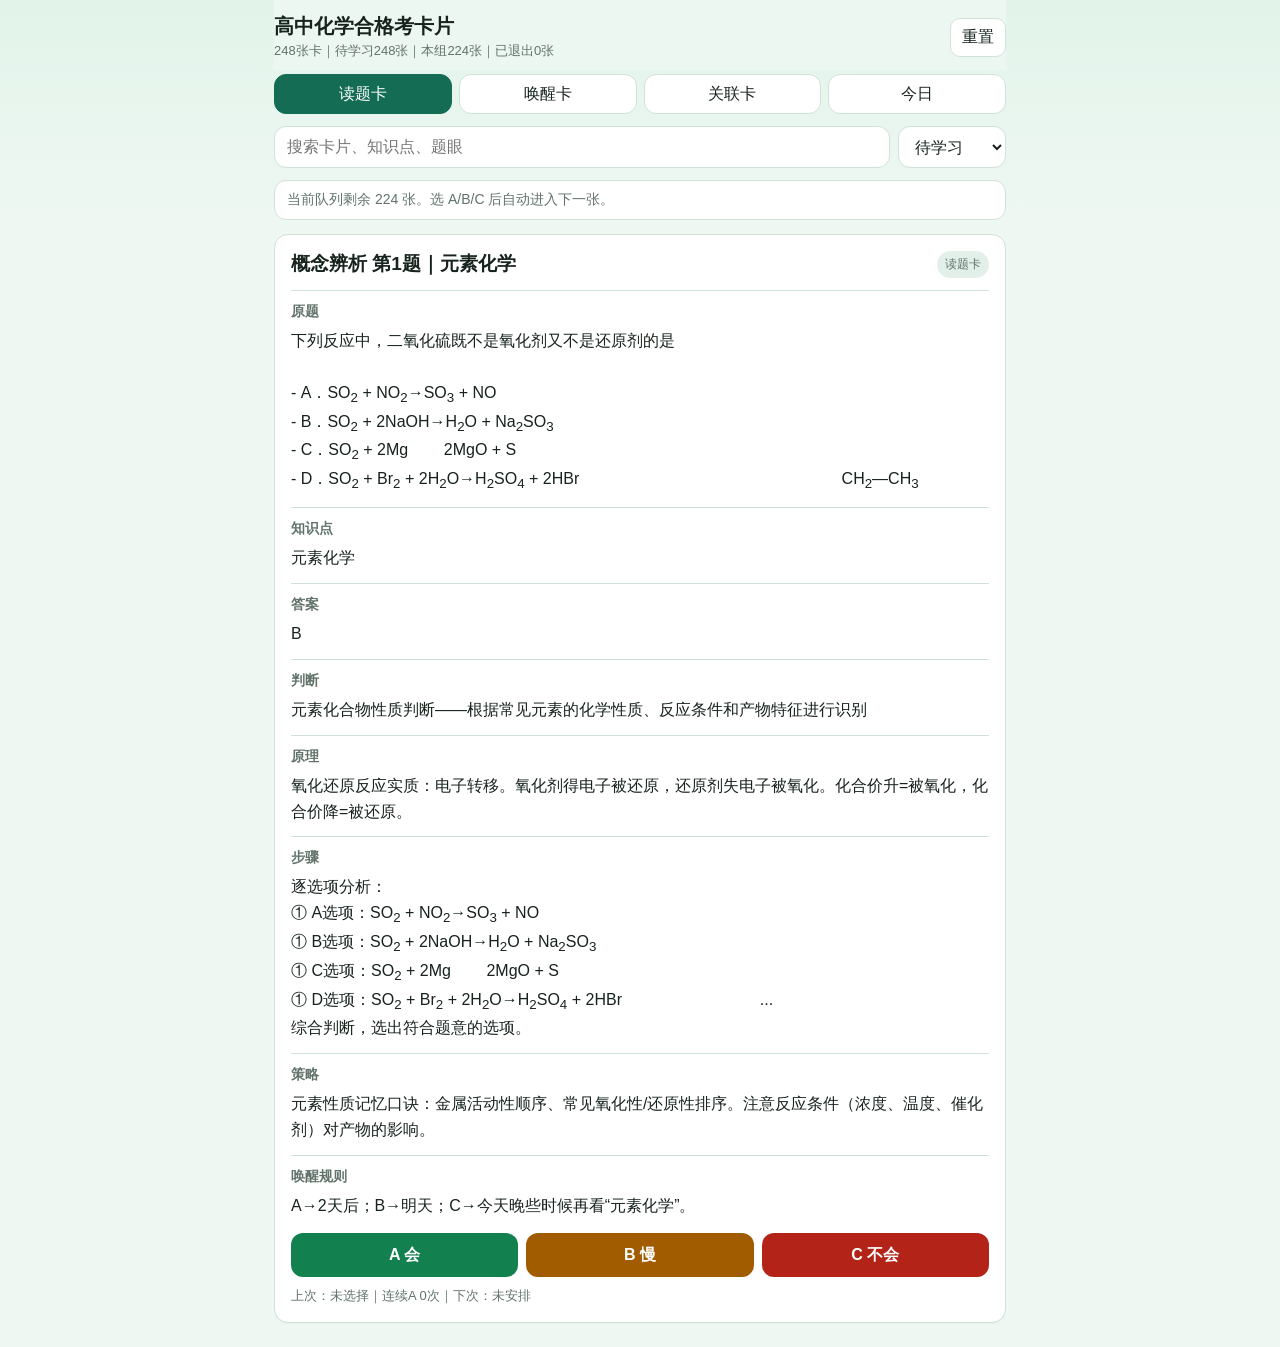
==== app/index.html @ 44d52e50 "Add files via upload Publish chemistry cards app" ====
<!doctype html>
<html lang="zh-CN">
  <head>
    <meta charset="utf-8" />
    <meta name="viewport" content="width=device-width, initial-scale=1, viewport-fit=cover" />
    <meta name="theme-color" content="#111111" />
    <meta name="apple-mobile-web-app-capable" content="yes" />
    <meta name="apple-mobile-web-app-title" content="化学卡片" />
    <meta name="apple-mobile-web-app-status-bar-style" content="default" />
    <title>高中化学合格考卡片</title>
    <link rel="manifest" href="./manifest.webmanifest" />
    <link rel="stylesheet" href="./styles.css?v=2026060702" />
  </head>
  <body>
    <div id="app">
      <header class="topbar">
        <div>
          <h1>高中化学合格考卡片</h1>
          <p id="summary">加载中...</p>
        </div>
        <button id="resetBtn" class="ghost" type="button">重置</button>
      </header>

      <nav class="tabs" aria-label="卡片组">
        <button class="tab active" data-group="读题卡" type="button">读题卡</button>
        <button class="tab" data-group="知识唤醒卡" type="button">唤醒卡</button>
        <button class="tab" data-group="知识关联卡" type="button">关联卡</button>
        <button class="tab" data-group="今日唤醒" type="button">今日</button>
      </nav>

      <main>
        <section class="toolbar">
          <input id="search" type="search" placeholder="搜索卡片、知识点、题眼" />
          <select id="filter">
            <option value="active">待学习</option>
            <option value="all">全部</option>
            <option value="due">到期</option>
            <option value="retired">已退出</option>
          </select>
        </section>

        <section id="cardList" class="card-list" aria-live="polite"></section>
      </main>
    </div>

    <script src="./data.js?v=2026060704"></script>
    <script src="./app.js?v=2026060704"></script>
  </body>
</html>
---- app/styles.css ----
:root {
  color-scheme: light;
  --bg: #eef7f2;
  --card: #ffffff;
  --ink: #17231d;
  --muted: #61736a;
  --line: #cfe2d8;
  --soft: #e2f0e9;
  --accent: #146c54;
  --good: #13804f;
  --warn: #a15c00;
  --bad: #b42318;
  font-family: -apple-system, BlinkMacSystemFont, "SF Pro Text", "PingFang SC", "Helvetica Neue", Arial, sans-serif;
}

* {
  box-sizing: border-box;
}

body {
  margin: 0;
  background:
    linear-gradient(180deg, #e2f4ea 0%, var(--bg) 220px),
    var(--bg);
  color: var(--ink);
}

#app {
  min-height: 100svh;
  padding: env(safe-area-inset-top) 14px env(safe-area-inset-bottom);
}

.topbar {
  position: sticky;
  top: 0;
  z-index: 10;
  display: flex;
  align-items: center;
  justify-content: space-between;
  gap: 12px;
  padding: 14px 0 10px;
  background: color-mix(in srgb, var(--bg) 92%, transparent);
  backdrop-filter: blur(14px);
}

h1 {
  margin: 0;
  font-size: 20px;
  line-height: 1.2;
}

#summary {
  margin: 4px 0 0;
  color: var(--muted);
  font-size: 13px;
}

button,
select,
input {
  font: inherit;
}

.ghost {
  border: 1px solid var(--line);
  border-radius: 10px;
  background: var(--card);
  padding: 8px 11px;
  color: var(--ink);
}

.tabs {
  display: grid;
  grid-template-columns: repeat(4, 1fr);
  gap: 7px;
  margin: 4px 0 12px;
}

.tab {
  min-height: 40px;
  border: 1px solid var(--line);
  border-radius: 12px;
  background: var(--card);
  color: var(--ink);
}

.tab.active {
  background: var(--accent);
  border-color: var(--accent);
  color: white;
}

.toolbar {
  display: grid;
  grid-template-columns: 1fr 108px;
  gap: 8px;
  margin-bottom: 12px;
}

.toolbar input,
.toolbar select {
  width: 100%;
  min-height: 42px;
  border: 1px solid var(--line);
  border-radius: 12px;
  background: var(--card);
  color: var(--ink);
  padding: 0 12px;
}

.card-list {
  display: grid;
  gap: 14px;
  padding-bottom: 24px;
}

.queue-note {
  color: var(--muted);
  background: var(--card);
  border: 1px solid var(--line);
  border-radius: 12px;
  padding: 10px 12px;
  font-size: 14px;
}

.card {
  background: var(--card);
  border: 1px solid var(--line);
  border-radius: 14px;
  padding: 16px;
  box-shadow: 0 1px 0 rgba(0, 0, 0, 0.03);
}

.card.retired {
  opacity: 0.62;
}

.card-head {
  display: flex;
  align-items: flex-start;
  justify-content: space-between;
  gap: 12px;
}

.card h2 {
  margin: 0;
  font-size: 19px;
  line-height: 1.35;
}

.badge {
  flex: 0 0 auto;
  border-radius: 999px;
  background: var(--soft);
  color: var(--muted);
  padding: 5px 8px;
  font-size: 12px;
}

.figure {
  margin: 14px 0 8px;
  border: 1px solid var(--line);
  border-radius: 10px;
  overflow: hidden;
  background: white;
}

.figure img {
  display: block;
  width: 100%;
  height: auto;
}

.section {
  border-top: 1px solid var(--line);
  padding-top: 12px;
  margin-top: 12px;
}

.section h3 {
  margin: 0 0 7px;
  font-size: 14px;
  color: var(--muted);
}

.section .content {
  font-size: 16px;
  line-height: 1.62;
  white-space: pre-wrap;
  word-break: break-word;
}

.section ul {
  margin: 0;
  padding-left: 1.2em;
}

.section li {
  margin: 0.24em 0;
}

.state {
  display: grid;
  grid-template-columns: repeat(3, 1fr);
  gap: 8px;
  margin-top: 14px;
}

.state button {
  border: 0;
  border-radius: 12px;
  min-height: 44px;
  color: white;
  font-weight: 700;
}

.state button[data-state="A"] {
  background: var(--good);
}

.state button[data-state="B"] {
  background: var(--warn);
}

.state button[data-state="C"] {
  background: var(--bad);
}

.meta {
  margin-top: 10px;
  color: var(--muted);
  font-size: 13px;
  line-height: 1.45;
}

.empty {
  text-align: center;
  color: var(--muted);
  background: var(--card);
  border: 1px dashed var(--line);
  border-radius: 14px;
  padding: 36px 20px;
}

@media (min-width: 760px) {
  #app {
    max-width: 760px;
    margin: 0 auto;
  }
}
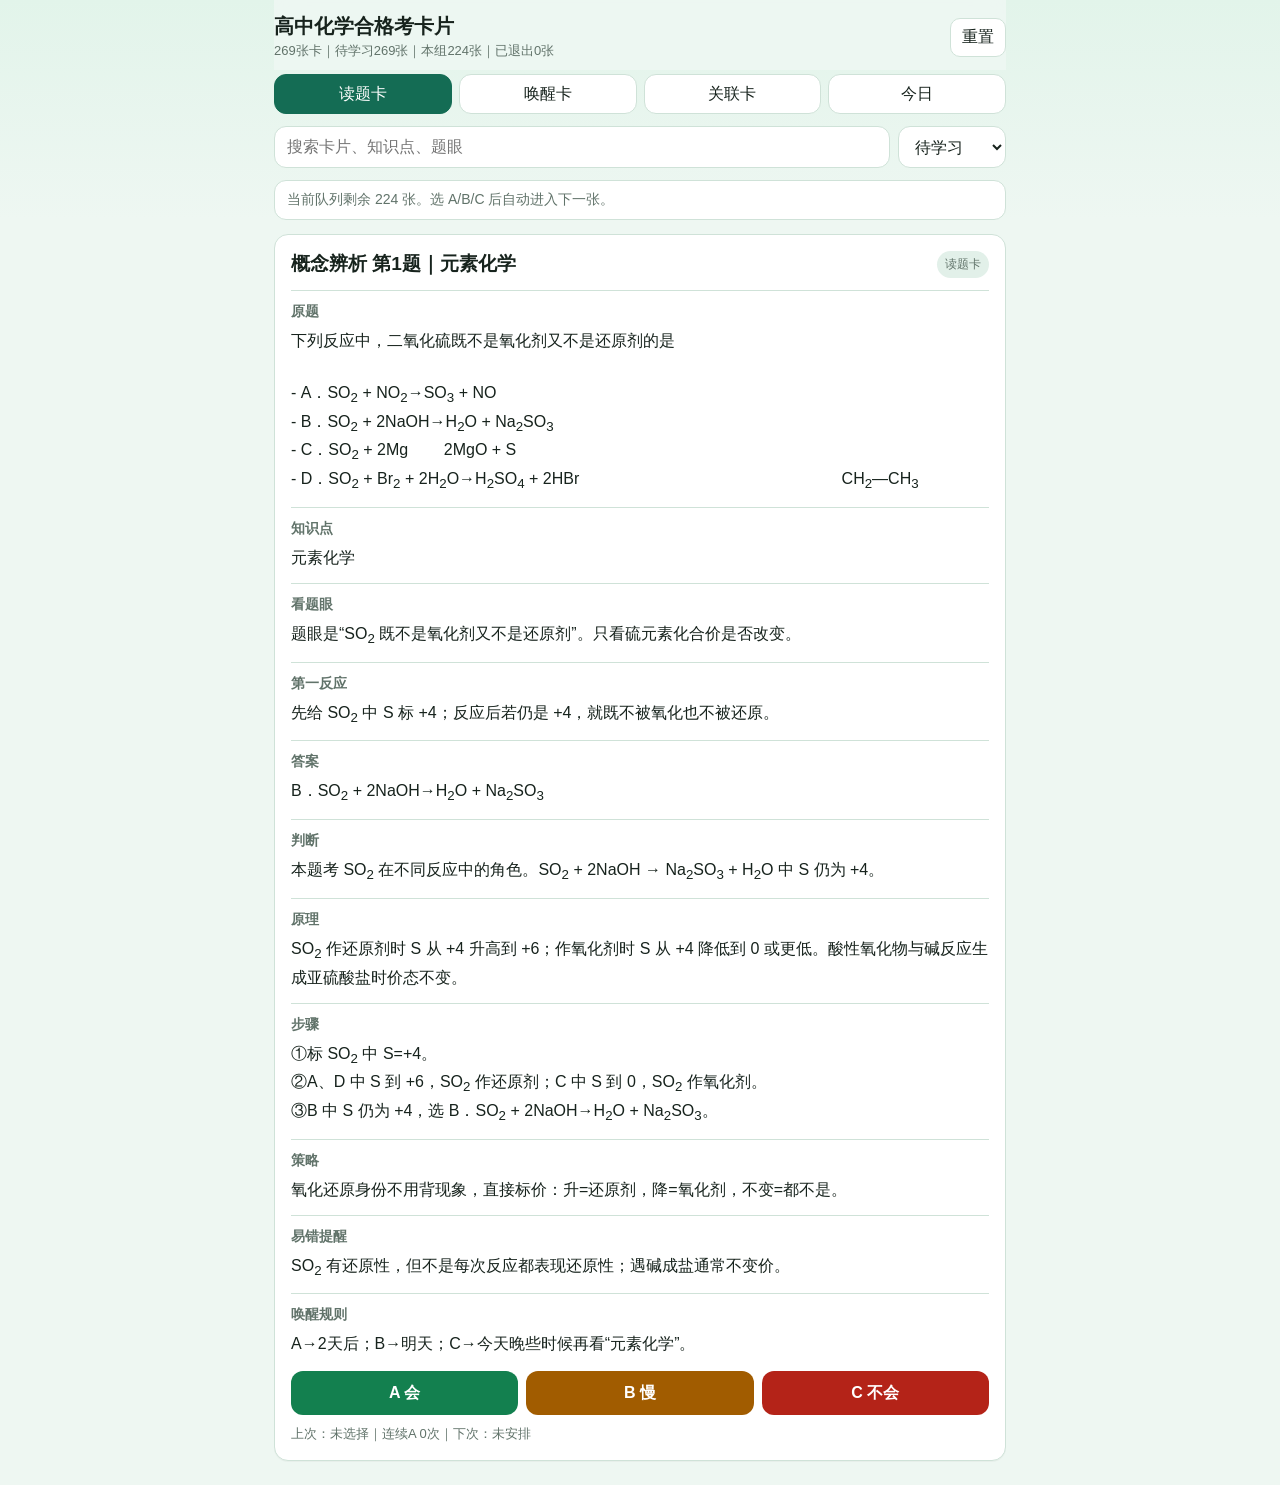
==== commit c6053498: "Update chemistry app icon" ====
--- a/app/index.html
+++ b/app/index.html
@@ -3,13 +3,13 @@
   <head>
     <meta charset="utf-8" />
     <meta name="viewport" content="width=device-width, initial-scale=1, viewport-fit=cover" />
-    <meta name="theme-color" content="#111111" />
+    <meta name="theme-color" content="#146c54" />
     <meta name="apple-mobile-web-app-capable" content="yes" />
     <meta name="apple-mobile-web-app-title" content="化学卡片" />
     <meta name="apple-mobile-web-app-status-bar-style" content="default" />
     <title>高中化学合格考卡片</title>
     <link rel="manifest" href="./manifest.webmanifest" />
-    <link rel="stylesheet" href="./styles.css?v=2026060702" />
+    <link rel="stylesheet" href="./styles.css?v=2026060708" />
   </head>
   <body>
     <div id="app">
@@ -43,7 +43,7 @@
       </main>
     </div>
 
-    <script src="./data.js?v=2026060704"></script>
-    <script src="./app.js?v=2026060704"></script>
+    <script src="./data.js?v=2026060708"></script>
+    <script src="./app.js?v=2026060708"></script>
   </body>
 </html>
